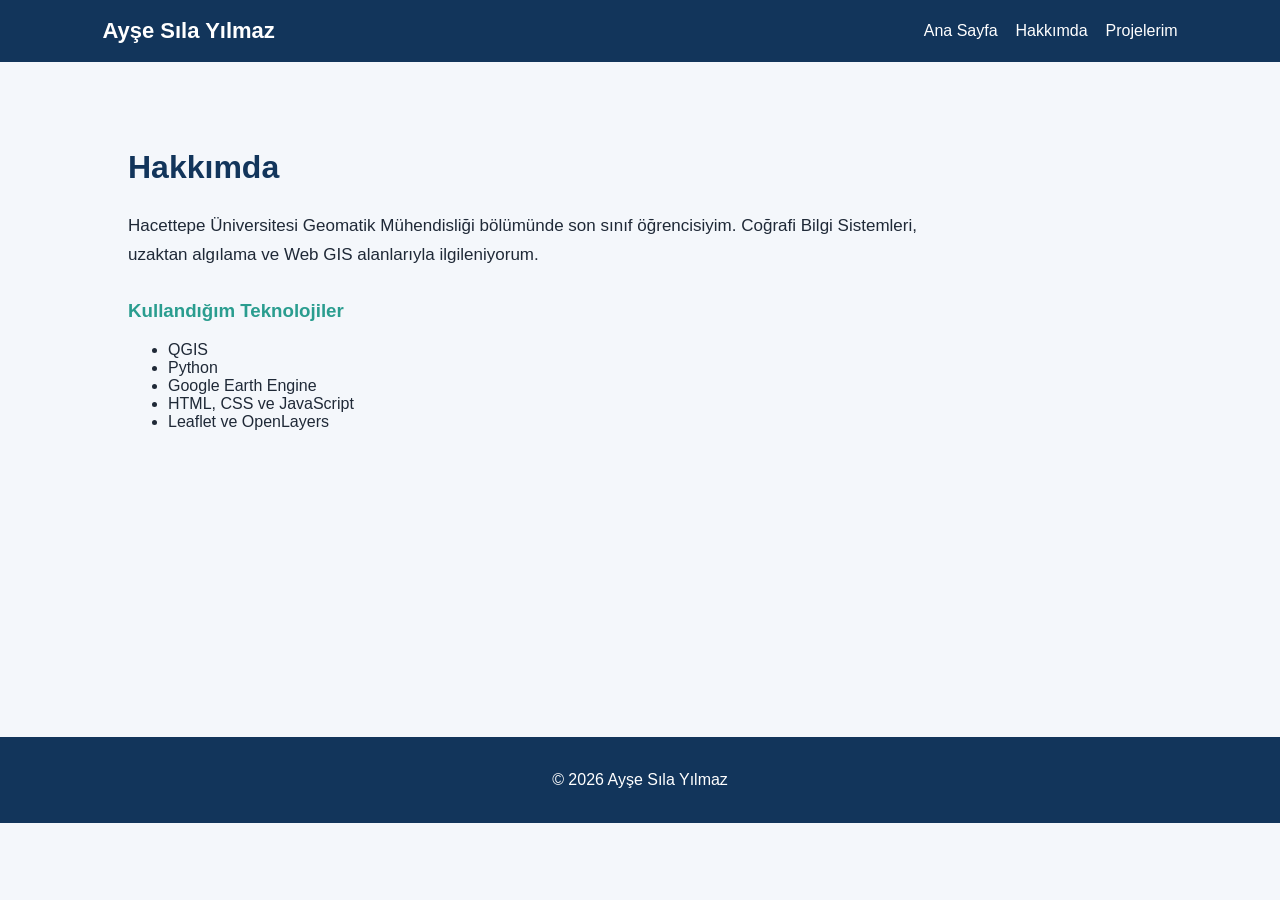
==== about.html @ 8b8772d4 "Initial personal website structure" ====
<!DOCTYPE html>
<html lang="tr">
<head>
  <meta charset="UTF-8">
  <meta name="viewport" content="width=device-width, initial-scale=1.0">
  <title>Hakkımda | Ayşe Sıla Yılmaz</title>
  <link rel="stylesheet" href="style.css">
</head>

<body>
  <header>
    <nav>
      <h1>Ayşe Sıla Yılmaz</h1>

      <ul>
        <li><a href="index.html">Ana Sayfa</a></li>
        <li><a href="about.html">Hakkımda</a></li>
        <li><a href="projects.html">Projelerim</a></li>
      </ul>
    </nav>
  </header>

  <main>
    <section class="content">
      <h2>Hakkımda</h2>

      <p>
        Hacettepe Üniversitesi Geomatik Mühendisliği bölümünde son sınıf
        öğrencisiyim. Coğrafi Bilgi Sistemleri, uzaktan algılama ve Web GIS
        alanlarıyla ilgileniyorum.
      </p>

      <h3>Kullandığım Teknolojiler</h3>

      <ul>
        <li>QGIS</li>
        <li>Python</li>
        <li>Google Earth Engine</li>
        <li>HTML, CSS ve JavaScript</li>
        <li>Leaflet ve OpenLayers</li>
      </ul>
    </section>
  </main>

  <footer>
    <p>© 2026 Ayşe Sıla Yılmaz</p>
  </footer>
</body>
</html>
---- style.css ----
* {
  box-sizing: border-box;
}

body {
  margin: 0;
  font-family: Arial, sans-serif;
  background-color: #f4f7fb;
  color: #1f2937;
}

header {
  background-color: #12355b;
  color: white;
  padding: 18px 8%;
}

nav {
  display: flex;
  justify-content: space-between;
  align-items: center;
}

nav h1 {
  margin: 0;
  font-size: 22px;
}

nav ul {
  display: flex;
  list-style: none;
  gap: 18px;
  margin: 0;
  padding: 0;
}

nav a {
  color: white;
  text-decoration: none;
}

nav a:hover {
  color: #9dd9d2;
}

main {
  min-height: 75vh;
  padding: 60px 10%;
}

.hero {
  max-width: 700px;
  animation: appear 1.2s ease;
}

.welcome {
  color: #2a9d8f;
  font-weight: bold;
  font-size: 18px;
}

.hero h2 {
  font-size: 44px;
  margin: 10px 0;
  color: #12355b;
}

.hero p,
.content p {
  line-height: 1.7;
  font-size: 17px;
}

.button {
  display: inline-block;
  margin-top: 20px;
  padding: 12px 20px;
  border-radius: 7px;
  background-color: #2a9d8f;
  color: white;
  text-decoration: none;
}

.button:hover {
  background-color: #217b71;
}

.content {
  max-width: 850px;
}

.content h2 {
  color: #12355b;
  font-size: 32px;
}

.content h3 {
  color: #2a9d8f;
  margin-top: 30px;
}

.project-card {
  background-color: white;
  border-left: 5px solid #2a9d8f;
  border-radius: 8px;
  margin-top: 18px;
  padding: 18px 22px;
  box-shadow: 0 3px 10px rgba(0, 0, 0, 0.08);
}

.project-card h3 {
  margin-top: 0;
}

footer {
  padding: 18px;
  text-align: center;
  color: white;
  background-color: #12355b;
}

@keyframes appear {
  from {
    opacity: 0;
    transform: translateY(25px);
  }

  to {
    opacity: 1;
    transform: translateY(0);
  }
}
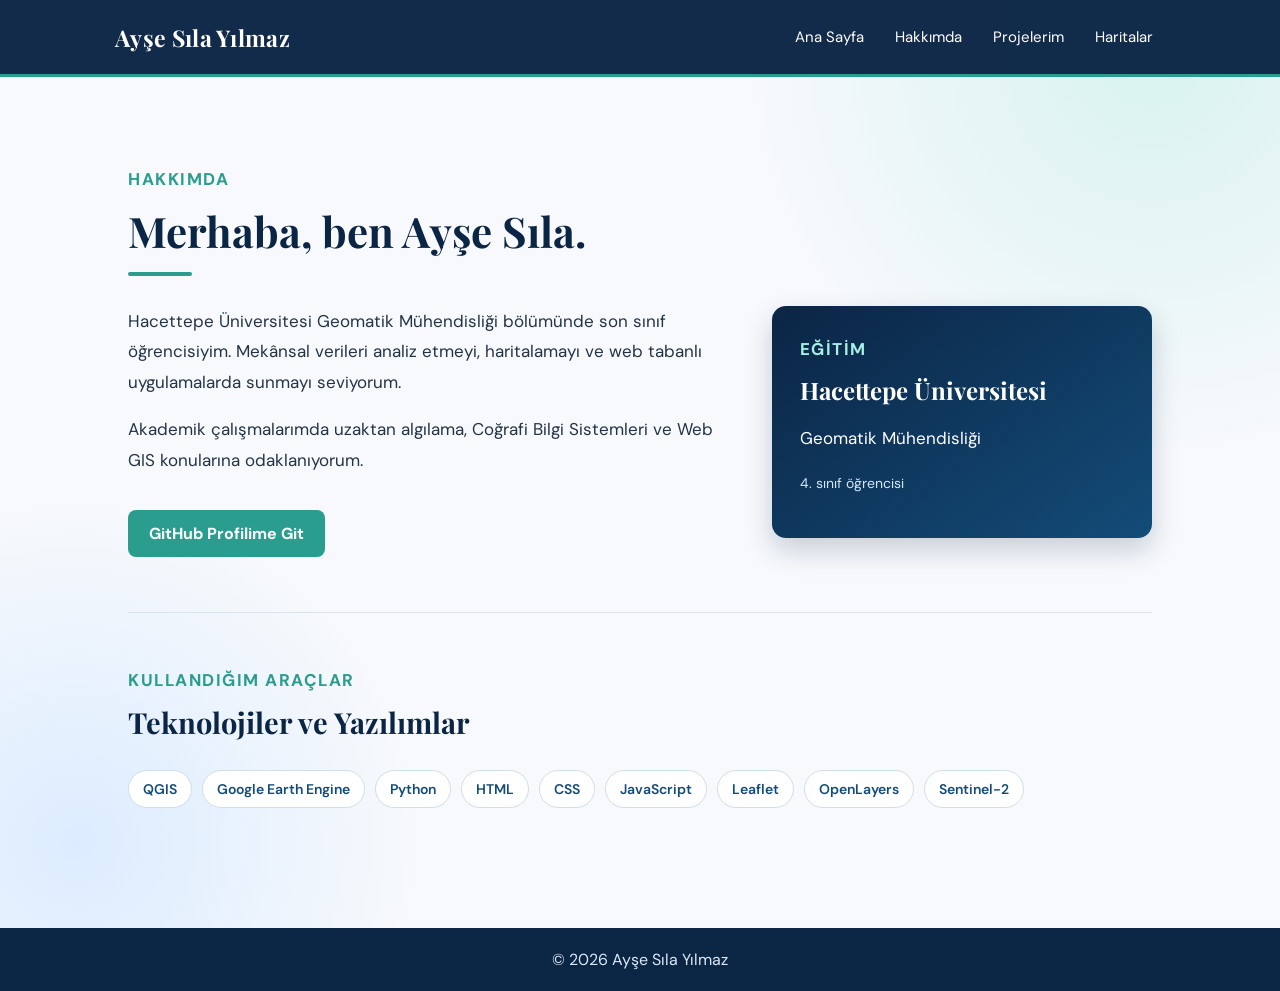
==== commit eb3ed45a: "Add interactive maps and portfolio sections" ====
--- a/about.html
+++ b/about.html
@@ -16,29 +16,58 @@
         <li><a href="index.html">Ana Sayfa</a></li>
         <li><a href="about.html">Hakkımda</a></li>
         <li><a href="projects.html">Projelerim</a></li>
+        <li><a href="maps.html">Haritalar</a></li>
       </ul>
     </nav>
   </header>
 
   <main>
     <section class="content">
-      <h2>Hakkımda</h2>
+      <p class="section-label">HAKKIMDA</p>
+      <h2>Merhaba, ben Ayşe Sıla.</h2>
 
-      <p>
-        Hacettepe Üniversitesi Geomatik Mühendisliği bölümünde son sınıf
-        öğrencisiyim. Coğrafi Bilgi Sistemleri, uzaktan algılama ve Web GIS
-        alanlarıyla ilgileniyorum.
-      </p>
+      <div class="about-layout">
+        <div class="about-text">
+          <p>
+            Hacettepe Üniversitesi Geomatik Mühendisliği bölümünde son sınıf
+            öğrencisiyim. Mekânsal verileri analiz etmeyi, haritalamayı ve
+            web tabanlı uygulamalarda sunmayı seviyorum.
+          </p>
 
-      <h3>Kullandığım Teknolojiler</h3>
+          <p>
+            Akademik çalışmalarımda uzaktan algılama, Coğrafi Bilgi Sistemleri
+            ve Web GIS konularına odaklanıyorum.
+          </p>
 
-      <ul>
-        <li>QGIS</li>
-        <li>Python</li>
-        <li>Google Earth Engine</li>
-        <li>HTML, CSS ve JavaScript</li>
-        <li>Leaflet ve OpenLayers</li>
-      </ul>
+          <a class="button" href="https://github.com/ayseslaylmaz" target="_blank">
+            GitHub Profilime Git
+          </a>
+        </div>
+
+        <aside class="education-card">
+          <p class="card-small-title">EĞİTİM</p>
+          <h3>Hacettepe Üniversitesi</h3>
+          <p>Geomatik Mühendisliği</p>
+          <p class="muted-text">4. sınıf öğrencisi</p>
+        </aside>
+      </div>
+
+      <section class="tools-section">
+        <p class="section-label">KULLANDIĞIM ARAÇLAR</p>
+        <h3>Teknolojiler ve Yazılımlar</h3>
+
+        <div class="tool-tags">
+          <span>QGIS</span>
+          <span>Google Earth Engine</span>
+          <span>Python</span>
+          <span>HTML</span>
+          <span>CSS</span>
+          <span>JavaScript</span>
+          <span>Leaflet</span>
+          <span>OpenLayers</span>
+          <span>Sentinel-2</span>
+        </div>
+      </section>
     </section>
   </main>
 
--- a/style.css
+++ b/style.css
@@ -1,132 +1,425 @@
+@import url("https://fonts.googleapis.com/css2?family=DM+Sans:wght@400;500;600;700&family=Playfair+Display:wght@600;700&display=swap");
+
+:root {
+  --navy: #0b2545;
+  --blue: #134c78;
+  --teal: #2a9d8f;
+  --mint: #d8f3ee;
+  --cream: #f7f9fc;
+  --text: #243447;
+  --white: #ffffff;
+}
+
 * {
   box-sizing: border-box;
 }
 
 body {
   margin: 0;
-  font-family: Arial, sans-serif;
-  background-color: #f4f7fb;
-  color: #1f2937;
+  font-family: "DM Sans", Arial, sans-serif;
+  color: var(--text);
+  background:
+    radial-gradient(circle at 90% 5%, #d8f3ee 0, transparent 27%),
+    radial-gradient(circle at 6% 85%, #dcecff 0, transparent 23%),
+    var(--cream);
 }
 
 header {
-  background-color: #12355b;
-  color: white;
-  padding: 18px 8%;
+  background: rgba(11, 37, 69, 0.97);
+  border-bottom: 3px solid var(--teal);
+  color: white;
+  padding: 18px 9%;
+  position: sticky;
+  top: 0;
+  z-index: 10;
 }
 
 nav {
   display: flex;
+  align-items: center;
   justify-content: space-between;
-  align-items: center;
+  gap: 30px;
 }
 
 nav h1 {
-  margin: 0;
-  font-size: 22px;
+  font-family: "Playfair Display", serif;
+  font-size: 23px;
+  letter-spacing: 0.3px;
+  margin: 0;
 }
 
 nav ul {
   display: flex;
+  gap: 7px;
   list-style: none;
-  gap: 18px;
   margin: 0;
   padding: 0;
 }
 
 nav a {
-  color: white;
+  border-radius: 7px;
+  color: white;
+  display: block;
+  font-size: 15px;
+  padding: 9px 12px;
   text-decoration: none;
+  transition: 0.25s;
 }
 
 nav a:hover {
-  color: #9dd9d2;
+  background: rgba(255, 255, 255, 0.13);
+  color: #a8f0e5;
 }
 
 main {
-  min-height: 75vh;
-  padding: 60px 10%;
+  min-height: 76vh;
+  padding: 70px 10%;
 }
 
 .hero {
-  max-width: 700px;
-  animation: appear 1.2s ease;
+  background: linear-gradient(125deg, var(--navy), var(--blue));
+  border-radius: 22px;
+  box-shadow: 0 16px 35px rgba(11, 37, 69, 0.2);
+  color: white;
+  max-width: 900px;
+  overflow: hidden;
+  padding: 75px 9%;
+  position: relative;
+  animation: appear 0.9s ease-out;
+}
+
+.hero::after {
+  border: 1px solid rgba(255, 255, 255, 0.25);
+  border-radius: 50%;
+  content: "";
+  height: 340px;
+  position: absolute;
+  right: -110px;
+  top: -130px;
+  width: 340px;
 }
 
 .welcome {
-  color: #2a9d8f;
-  font-weight: bold;
-  font-size: 18px;
+  color: #a8f0e5;
+  font-size: 17px;
+  font-weight: 700;
+  letter-spacing: 1px;
+  margin: 0;
+  text-transform: uppercase;
 }
 
 .hero h2 {
-  font-size: 44px;
-  margin: 10px 0;
-  color: #12355b;
+  font-family: "Playfair Display", serif;
+  font-size: clamp(40px, 6vw, 62px);
+  line-height: 1.1;
+  margin: 13px 0 18px;
 }
 
 .hero p,
 .content p {
-  line-height: 1.7;
   font-size: 17px;
+  line-height: 1.8;
+}
+
+.hero > p:not(.welcome) {
+  max-width: 590px;
 }
 
 .button {
+  background: var(--teal);
+  border-radius: 8px;
+  color: white;
   display: inline-block;
-  margin-top: 20px;
-  padding: 12px 20px;
-  border-radius: 7px;
-  background-color: #2a9d8f;
-  color: white;
+  font-weight: 700;
+  margin-top: 17px;
+  padding: 13px 21px;
+  position: relative;
   text-decoration: none;
+  transition: transform 0.2s, background 0.2s;
 }
 
 .button:hover {
-  background-color: #217b71;
+  background: #207f73;
+  transform: translateY(-3px);
 }
 
 .content {
-  max-width: 850px;
+  animation: appear 0.7s ease-out;
+  margin: 0 auto;
+  max-width: 1050px;
 }
 
 .content h2 {
-  color: #12355b;
-  font-size: 32px;
+  color: var(--navy);
+  font-family: "Playfair Display", serif;
+  font-size: 42px;
+  margin: 0 0 13px;
+}
+
+.content h2::after {
+  background: var(--teal);
+  border-radius: 5px;
+  content: "";
+  display: block;
+  height: 4px;
+  margin-top: 13px;
+  width: 64px;
 }
 
 .content h3 {
-  color: #2a9d8f;
-  margin-top: 30px;
+  color: var(--blue);
+  margin-top: 32px;
+}
+
+.content ul {
+  background: white;
+  border-radius: 12px;
+  box-shadow: 0 8px 24px rgba(25, 65, 100, 0.08);
+  line-height: 2;
+  padding: 18px 45px;
 }
 
 .project-card {
-  background-color: white;
-  border-left: 5px solid #2a9d8f;
-  border-radius: 8px;
+  background: white;
+  border: 1px solid #e5edf2;
+  border-left: 6px solid var(--teal);
+  border-radius: 12px;
+  box-shadow: 0 7px 22px rgba(25, 65, 100, 0.08);
   margin-top: 18px;
-  padding: 18px 22px;
-  box-shadow: 0 3px 10px rgba(0, 0, 0, 0.08);
+  padding: 20px 24px;
+  transition: transform 0.2s, box-shadow 0.2s;
+}
+
+.project-card:hover {
+  box-shadow: 0 12px 28px rgba(25, 65, 100, 0.14);
+  transform: translateY(-4px);
 }
 
 .project-card h3 {
-  margin-top: 0;
+  margin: 0 0 8px;
+}
+
+/* Projeler sayfasındaki görselli tablo */
+table {
+  background: white;
+  border-collapse: collapse;
+  border-radius: 14px;
+  box-shadow: 0 10px 26px rgba(25, 65, 100, 0.1);
+  margin-top: 32px;
+  overflow: hidden;
+  width: 100%;
+}
+
+th {
+  background: var(--navy);
+  color: white;
+  font-size: 15px;
+  letter-spacing: 0.2px;
+  padding: 16px;
+  text-align: left;
+}
+
+td {
+  border-bottom: 1px solid #e8eef3;
+  font-size: 15px;
+  line-height: 1.55;
+  padding: 15px;
+  vertical-align: middle;
+}
+
+tr:last-child td {
+  border-bottom: none;
+}
+
+tbody tr {
+  transition: background 0.2s;
+}
+
+tbody tr:hover {
+  background: #f1fbf9;
+}
+
+td img {
+  border-radius: 9px;
+  display: block;
+  height: 85px;
+  object-fit: cover;
+  width: 125px;
 }
 
 footer {
-  padding: 18px;
+  background: var(--navy);
+  color: #dce9f5;
+  margin-top: 50px;
+  padding: 21px;
   text-align: center;
-  color: white;
-  background-color: #12355b;
+}
+
+footer p {
+  margin: 0;
 }
 
 @keyframes appear {
   from {
     opacity: 0;
-    transform: translateY(25px);
+    transform: translateY(22px);
   }
 
   to {
     opacity: 1;
     transform: translateY(0);
   }
+}
+
+@media (max-width: 700px) {
+  header {
+    padding: 15px 6%;
+  }
+
+  nav {
+    align-items: flex-start;
+    flex-direction: column;
+    gap: 10px;
+  }
+
+  nav ul {
+    flex-wrap: wrap;
+  }
+
+  main {
+    padding: 40px 6%;
+  }
+
+  .hero {
+    padding: 55px 9%;
+  }
+
+  .content h2 {
+    font-size: 35px;
+  }
+
+  table {
+    display: block;
+    overflow-x: auto;
+  }
+}
+
+.map-section {
+  background: white;
+  border-radius: 14px;
+  box-shadow: 0 10px 26px rgba(25, 65, 100, 0.1);
+  margin-top: 30px;
+  overflow: hidden;
+  padding: 24px;
+}
+
+.map-section h3 {
+  margin-top: 0;
+}
+
+.map-note {
+  color: #5b6b7d;
+  font-size: 15px !important;
+}
+
+#leaflet-map,
+#openlayers-map {
+  border: 1px solid #dce5ed;
+  border-radius: 10px;
+  height: 430px;
+  margin-top: 18px;
+  overflow: hidden;
+  width: 100%;
+}
+
+.section-label {
+  color: #2a9d8f;
+  font-size: 13px;
+  font-weight: 700;
+  letter-spacing: 1.5px;
+  margin-bottom: 8px;
+}
+
+.about-layout {
+  display: grid;
+  gap: 35px;
+  grid-template-columns: 1.6fr 1fr;
+  margin-top: 30px;
+}
+
+.about-text p {
+  margin-top: 0;
+}
+
+.education-card {
+  align-self: start;
+  background: linear-gradient(145deg, #0b2545, #134c78);
+  border-radius: 14px;
+  box-shadow: 0 12px 28px rgba(11, 37, 69, 0.2);
+  color: white;
+  padding: 28px;
+}
+
+.education-card h3 {
+  color: white;
+  font-family: "Playfair Display", serif;
+  font-size: 24px;
+  margin: 10px 0 8px;
+}
+
+.card-small-title {
+  color: #a8f0e5;
+  font-size: 12px;
+  font-weight: 700;
+  letter-spacing: 1.5px;
+  margin: 0;
+}
+
+.muted-text {
+  color: #d5e6f4;
+  font-size: 14px !important;
+}
+
+.tools-section {
+  border-top: 1px solid #d9e4ec;
+  margin-top: 55px;
+  padding-top: 35px;
+}
+
+.tools-section h3 {
+  color: #0b2545;
+  font-family: "Playfair Display", serif;
+  font-size: 29px;
+  margin-top: 0;
+}
+
+.tool-tags {
+  display: flex;
+  flex-wrap: wrap;
+  gap: 10px;
+  margin-top: 20px;
+}
+
+.tool-tags span {
+  background: white;
+  border: 1px solid #cfe0e8;
+  border-radius: 50px;
+  color: #134c78;
+  font-size: 14px;
+  font-weight: 600;
+  padding: 9px 14px;
+  transition: 0.2s;
+}
+
+.tool-tags span:hover {
+  background: #2a9d8f;
+  border-color: #2a9d8f;
+  color: white;
+  transform: translateY(-2px);
+}
+
+@media (max-width: 700px) {
+  .about-layout {
+    grid-template-columns: 1fr;
+  }
 }
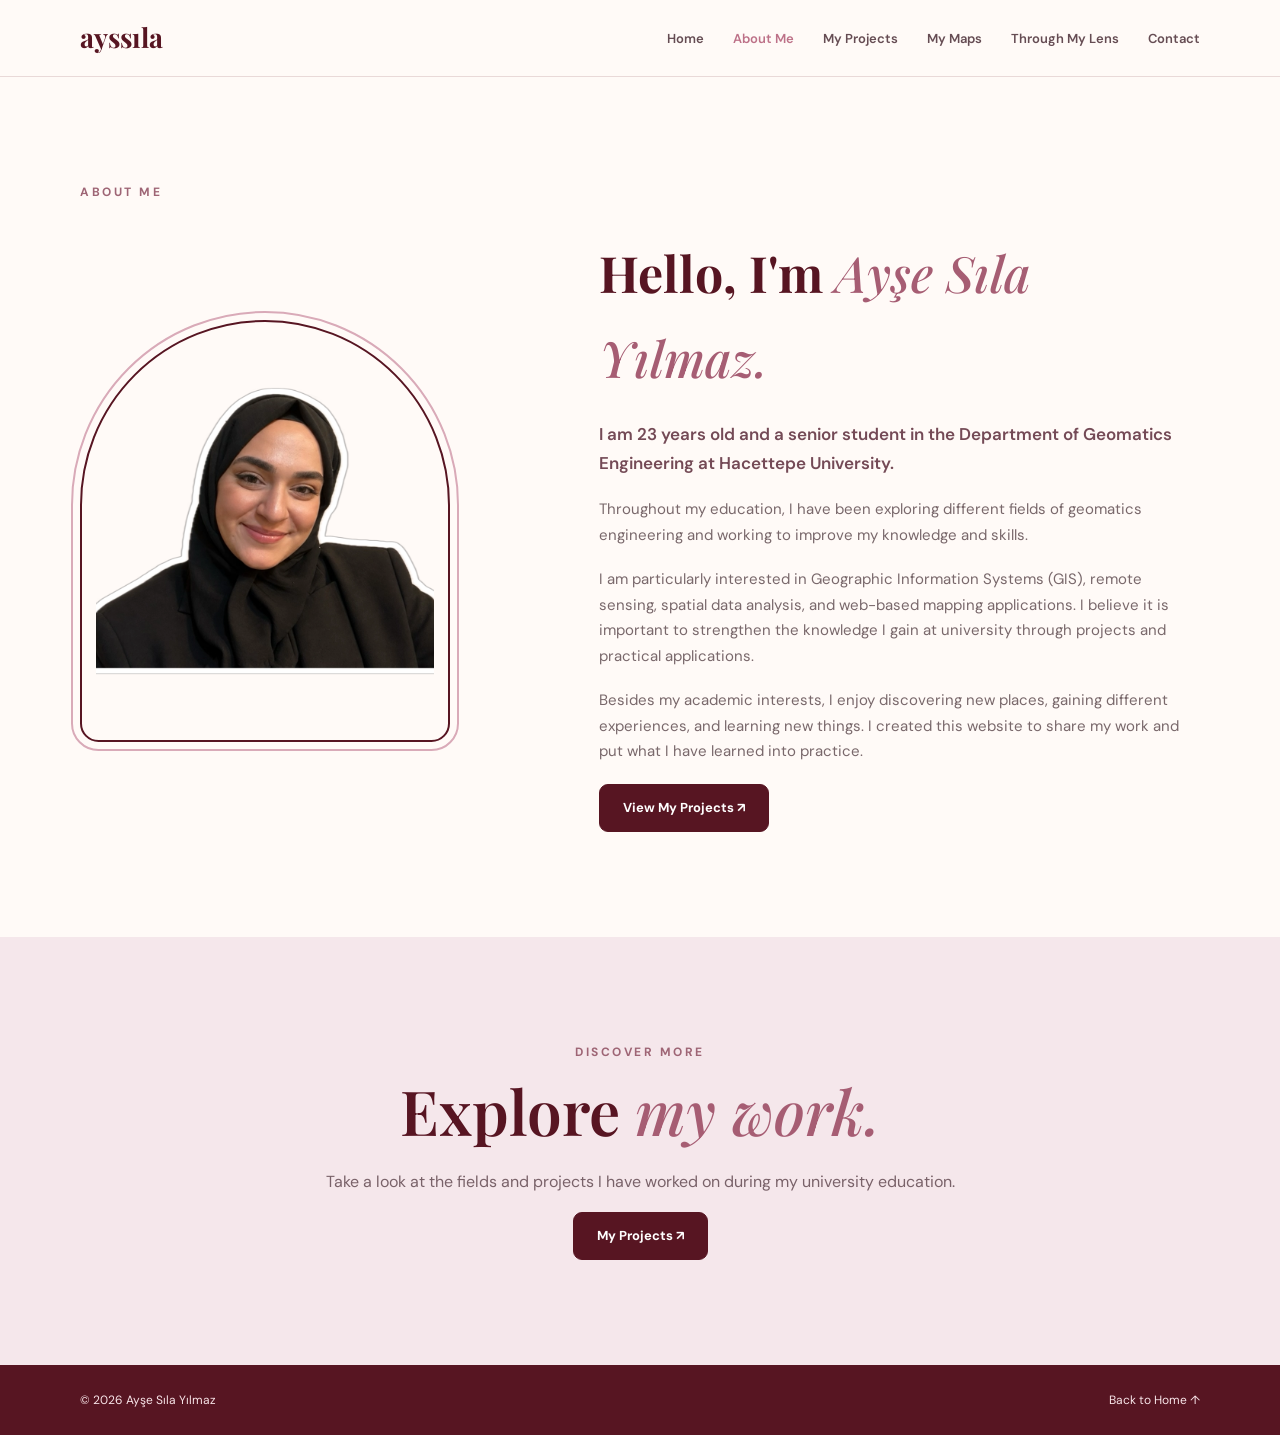
==== commit 17bba07a: "Update portfolio website" ====
--- a/about.html
+++ b/about.html
@@ -1,78 +1,106 @@
+
 <!DOCTYPE html>
-<html lang="tr">
+<html lang="en">
 <head>
   <meta charset="UTF-8">
   <meta name="viewport" content="width=device-width, initial-scale=1.0">
-  <title>Hakkımda | Ayşe Sıla Yılmaz</title>
+  <title>About Me | Ayşe Sıla</title>
   <link rel="stylesheet" href="style.css">
+  <script defer src="script.js"></script>
 </head>
 
 <body>
-  <header>
-    <nav>
-      <h1>Ayşe Sıla Yılmaz</h1>
+  <header class="site-header">
+    <nav class="site-nav container">
+      <a class="brand" href="index.html">ayssıla<span>
 
-      <ul>
-        <li><a href="index.html">Ana Sayfa</a></li>
-        <li><a href="about.html">Hakkımda</a></li>
-        <li><a href="projects.html">Projelerim</a></li>
-        <li><a href="maps.html">Haritalar</a></li>
+      <button class="mobile-menu" type="button"
+        aria-label="Open menu" aria-expanded="false">☰</button>
+
+      <ul class="nav-links">
+        <li><a href="index.html">Home</a></li>
+        <li><a class="active" href="about.html">About Me</a></li>
+        <li><a href="projects.html">My Projects</a></li>
+        <li><a href="maps.html">My Maps</a></li>
+        <li><a href="gallery.html">Through My Lens</a></li>
+        <li><a href="index.html#iletisim">Contact</a></li>
       </ul>
     </nav>
   </header>
 
   <main>
-    <section class="content">
-      <p class="section-label">HAKKIMDA</p>
-      <h2>Merhaba, ben Ayşe Sıla.</h2>
+    <section class="section inner-page">
+      <div class="container">
+        <p class="eyebrow reveal">ABOUT ME</p>
 
-      <div class="about-layout">
-        <div class="about-text">
-          <p>
-            Hacettepe Üniversitesi Geomatik Mühendisliği bölümünde son sınıf
-            öğrencisiyim. Mekânsal verileri analiz etmeyi, haritalamayı ve
-            web tabanlı uygulamalarda sunmayı seviyorum.
-          </p>
+        <div class="about-layout">
+          <div class="about-photo reveal from-left">
+            <img src="images/profile.png" alt="Ayşe Sıla Yılmaz">
+          </div>
 
-          <p>
-            Akademik çalışmalarımda uzaktan algılama, Coğrafi Bilgi Sistemleri
-            ve Web GIS konularına odaklanıyorum.
-          </p>
+          <div class="about-content reveal from-right">
+            <h1>Hello, I'm <em>Ayşe Sıla Yılmaz.</em></h1>
 
-          <a class="button" href="https://github.com/ayseslaylmaz" target="_blank">
-            GitHub Profilime Git
-          </a>
+            <p class="about-lead">
+              I am 23 years old and a senior student
+              in the Department of Geomatics Engineering
+              at Hacettepe University.
+            </p>
+
+            <p>
+              Throughout my education, I have been exploring
+              different fields of geomatics engineering
+              and working to improve my knowledge and skills.
+            </p>
+
+            <p>
+              I am particularly interested in Geographic
+              Information Systems (GIS), remote sensing,
+              spatial data analysis, and web-based mapping
+              applications. I believe it is important to
+              strengthen the knowledge I gain at university
+              through projects and practical applications.
+            </p>
+
+            <p>
+              Besides my academic interests, I enjoy
+              discovering new places, gaining different
+              experiences, and learning new things.
+              I created this website to share my work
+              and put what I have learned into practice.
+            </p>
+
+            <a class="button-primary" href="projects.html">
+              View My Projects ↗
+            </a>
+          </div>
         </div>
+      </div>
+    </section>
 
-        <aside class="education-card">
-          <p class="card-small-title">EĞİTİM</p>
-          <h3>Hacettepe Üniversitesi</h3>
-          <p>Geomatik Mühendisliği</p>
-          <p class="muted-text">4. sınıf öğrencisi</p>
-        </aside>
+    <section class="section contact-section">
+      <div class="container reveal">
+        <p class="eyebrow">DISCOVER MORE</p>
+
+        <h2 class="section-title">
+          Explore <em>my work.</em>
+        </h2>
+
+        <p>
+          Take a look at the fields and projects
+          I have worked on during my university education.
+        </p>
+
+        <a class="button-primary" href="projects.html">
+          My Projects ↗
+        </a>
       </div>
-
-      <section class="tools-section">
-        <p class="section-label">KULLANDIĞIM ARAÇLAR</p>
-        <h3>Teknolojiler ve Yazılımlar</h3>
-
-        <div class="tool-tags">
-          <span>QGIS</span>
-          <span>Google Earth Engine</span>
-          <span>Python</span>
-          <span>HTML</span>
-          <span>CSS</span>
-          <span>JavaScript</span>
-          <span>Leaflet</span>
-          <span>OpenLayers</span>
-          <span>Sentinel-2</span>
-        </div>
-      </section>
     </section>
   </main>
 
-  <footer>
-    <p>© 2026 Ayşe Sıla Yılmaz</p>
+  <footer class="site-footer">
+    <span>© 2026 Ayşe Sıla Yılmaz</span>
+    <a href="index.html">Back to Home ↑</a>
   </footer>
 </body>
-</html>+</html>
--- a/style.css
+++ b/style.css
@@ -1,425 +1,989 @@
-@import url("https://fonts.googleapis.com/css2?family=DM+Sans:wght@400;500;600;700&family=Playfair+Display:wght@600;700&display=swap");
+
+@import url('https://fonts.googleapis.com/css2?family=DM+Sans:wght@400;500;600;700&family=Playfair+Display:ital,wght@0,500;0,600;0,700;1,500;1,600&display=swap');
 
 :root {
-  --navy: #0b2545;
-  --blue: #134c78;
-  --teal: #2a9d8f;
-  --mint: #d8f3ee;
-  --cream: #f7f9fc;
-  --text: #243447;
-  --white: #ffffff;
-}
-
-* {
-  box-sizing: border-box;
-}
-
+  --burgundy: #571522;
+  --burgundy-dark: #3c101a;
+  --pink: #e8bcc7;
+  --cream: #f7f0e9;
+  --white: #fffaf7;
+  --text: #38262a;
+  --muted: #79686b;
+  --border: #e9d9d8;
+  --shadow: 0 18px 45px rgba(87,21,34,.08);
+}
+
+* { box-sizing: border-box; }
+html { scroll-behavior: smooth; scroll-padding-top: 90px; }
 body {
   margin: 0;
-  font-family: "DM Sans", Arial, sans-serif;
+  font-family: 'DM Sans', Arial, sans-serif;
   color: var(--text);
-  background:
-    radial-gradient(circle at 90% 5%, #d8f3ee 0, transparent 27%),
-    radial-gradient(circle at 6% 85%, #dcecff 0, transparent 23%),
-    var(--cream);
-}
-
-header {
-  background: rgba(11, 37, 69, 0.97);
-  border-bottom: 3px solid var(--teal);
-  color: white;
-  padding: 18px 9%;
+  background: var(--white);
+  line-height: 1.7;
+  overflow-x: hidden;
+}
+a { color: inherit; text-decoration: none; }
+button { font: inherit; cursor: pointer; }
+img { max-width: 100%; display: block; }
+.container { width: min(1120px, calc(100% - 44px)); margin: auto; }
+.section { padding: 105px 0; }
+.section-title {
+  margin: 8px 0 20px;
+  color: var(--burgundy);
+  font-family: 'Playfair Display', Georgia, serif;
+  font-size: clamp(36px,5vw,62px);
+  font-weight: 600;
+  line-height: 1.2;
+}
+h1 em,h2 em,h3 em,h4 em,.section-title em {
+  color: #a65d73;
+  font-family: 'Playfair Display',Georgia,serif;
+  font-weight: 500;
+}
+.eyebrow {
+  margin: 0 0 12px;
+  color: #9e6575;
+  font-size: 12px;
+  font-weight: 700;
+  letter-spacing: 2.5px;
+  text-transform: uppercase;
+}
+.section-heading { max-width: 790px; margin-bottom: 48px; }
+.section-heading > p:last-child { color: var(--muted); }
+
+/* NAVBAR */
+.site-header {
   position: sticky;
   top: 0;
-  z-index: 10;
-}
-
-nav {
+  z-index: 1100;
+  background: rgba(255,250,247,.96);
+  border-bottom: 1px solid var(--border);
+  backdrop-filter: blur(12px);
+}
+.site-nav {
+  min-height: 76px;
   display: flex;
   align-items: center;
   justify-content: space-between;
-  gap: 30px;
-}
-
-nav h1 {
-  font-family: "Playfair Display", serif;
-  font-size: 23px;
-  letter-spacing: 0.3px;
+  gap: 20px;
+}
+.brand {
+  color: var(--burgundy);
+  font-family: 'Playfair Display',Georgia,serif;
+  font-size: 27px;
+  font-weight: 700;
+}
+.brand span { color: #c78499; }
+.nav-links {
+  display: flex;
+  gap: 29px;
+  list-style: none;
+  padding: 0;
   margin: 0;
 }
-
-nav ul {
-  display: flex;
-  gap: 7px;
-  list-style: none;
+.nav-links a {
+  font-size: 13px;
+  font-weight: 600;
+  color: #654c53;
+  transition: color .25s;
+}
+.nav-links a:hover,.nav-links a.active { color: #bd7188; }
+.mobile-menu {
+  display: none;
+  border: 0;
+  background: transparent;
+  color: var(--burgundy);
+  font-size: 26px;
+}
+
+/* BUTONLAR */
+.button-primary,.button-outline {
+  display: inline-flex;
+  align-items: center;
+  justify-content: center;
+  min-height: 48px;
+  padding: 11px 23px;
+  border-radius: 9px;
+  font-size: 13px;
+  font-weight: 700;
+  transition: transform .25s,background .25s,box-shadow .25s;
+}
+.button-primary {
+  color: white;
+  background: var(--burgundy);
+  border: 1px solid var(--burgundy);
+}
+.button-outline {
+  color: var(--burgundy);
+  border: 1px solid #c8a7af;
+}
+.button-primary:hover,.button-outline:hover {
+  transform: translateY(-3px);
+  box-shadow: var(--shadow);
+}
+.button-primary:hover { background: var(--burgundy-dark); }
+.button-outline:hover { background: #f7e9ed; }
+.text-link {
+  display: inline-block;
+  color: var(--burgundy);
+  font-size: 14px;
+  font-weight: 700;
+  border-bottom: 1px solid var(--burgundy);
+  padding-bottom: 4px;
+}
+
+/* ANA SAYFA */
+.hero {
+  min-height: min(750px,calc(100vh - 76px));
+  background: linear-gradient(130deg,#fffaf7,#f7edf0);
+  display: flex;
+  flex-direction: column;
+  justify-content: center;
+  padding: 75px 0 30px;
+}
+.hero-grid {
+  display: grid;
+  grid-template-columns: 1.15fr .85fr;
+  gap: 75px;
+  align-items: center;
+}
+.hero-copy h1 {
+  color: var(--burgundy);
+  font-family: 'Playfair Display',Georgia,serif;
+  font-size: clamp(62px,8vw,108px);
+  line-height: 1.04;
+  font-weight: 600;
+  margin: 12px 0 25px;
+  letter-spacing: -3px;
+}
+.hero-copy > p:not(.eyebrow) {
+  max-width: 510px;
+  color: #6e565d;
+  font-size: 16px;
+}
+.hero-actions {
+  display: flex;
+  flex-wrap: wrap;
+  gap: 13px;
+  margin-top: 32px;
+}
+.hero-photo {
+  max-width: 420px;
+  justify-self: center;
+  position: relative;
+  padding: 12px;
+  border: 1px solid #e6c7cf;
+  border-radius: 210px 210px 20px 20px;
+}
+.hero-photo img {
+  width: 100%;
+  height: 440px;
+  object-fit: cover;
+  border-radius: 200px 200px 13px 13px;
+}
+.scroll-cue {
+  display: block;
+  margin: 50px auto 0;
+  color: #9b6d79;
+  font-size: 11px;
+  font-weight: 700;
+  letter-spacing: 2px;
+  animation: floatUpDown 2.6s ease-in-out infinite;
+}
+@keyframes floatUpDown {
+  0%,100% { transform: translateY(0); }
+  50% { transform: translateY(8px); }
+}
+.intro-section { background: var(--white); }
+.intro-grid {
+  display: grid;
+  grid-template-columns: 1fr 1fr;
+  gap: 70px;
+  align-items: center;
+}
+.intro-copy p { color: var(--muted); font-size: 16px; }
+
+/* HARİTALAR */
+.maps-section { background: var(--cream); }
+.map-panel {
+  background: var(--white);
+  border: 1px solid #eddddd;
+  border-radius: 20px;
+  padding: 36px;
+  margin-bottom: 38px;
+  box-shadow: var(--shadow);
+  min-width: 0;
+}
+.map-panel-title {
+  display: flex;
+  gap: 20px;
+  align-items: flex-start;
+  margin-bottom: 26px;
+}
+.section-number {
+  flex-shrink: 0;
+  color: #bd8192;
+  font-family: 'Playfair Display',Georgia,serif;
+  font-size: 27px;
+}
+.map-panel-title h3 {
+  margin: 0 0 8px;
+  color: var(--burgundy);
+  font-family: 'Playfair Display',Georgia,serif;
+  font-size: clamp(23px,3vw,31px);
+  line-height: 1.3;
+}
+.map-panel-title p {
   margin: 0;
-  padding: 0;
-}
-
-nav a {
-  border-radius: 7px;
+  color: var(--muted);
+  font-size: 14px;
+}
+.map-toolbar {
+  display: flex;
+  flex-wrap: wrap;
+  gap: 10px;
+  align-items: center;
+  margin-bottom: 17px;
+}
+.filter-btn {
+  border: 1px solid #e0cbd0;
+  background: white;
+  color: var(--burgundy);
+  border-radius: 30px;
+  padding: 8px 16px;
+  font-size: 12px;
+  font-weight: 700;
+  transition: all .25s;
+}
+.filter-btn:hover { background: #f6e8ed; }
+.filter-btn.active {
   color: white;
-  display: block;
-  font-size: 15px;
-  padding: 9px 12px;
-  text-decoration: none;
-  transition: 0.25s;
-}
-
-nav a:hover {
-  background: rgba(255, 255, 255, 0.13);
-  color: #a8f0e5;
-}
-
-main {
-  min-height: 76vh;
-  padding: 70px 10%;
-}
-
-.hero {
-  background: linear-gradient(125deg, var(--navy), var(--blue));
-  border-radius: 22px;
-  box-shadow: 0 16px 35px rgba(11, 37, 69, 0.2);
+  background: var(--burgundy);
+  border-color: var(--burgundy);
+}
+#place-count {
+  margin-left: auto;
+  color: var(--muted);
+  font-size: 12px;
+}
+.map-canvas {
+  width: 100%;
+  height: 430px;
+  border-radius: 13px;
+  overflow: hidden;
+  background: #e9e8e5;
+  border: 1px solid #e6dada;
+}
+.map-status {
+  margin: 8px 0;
+  color: #ad4354;
+  font-size: 12px;
+}
+.map-status:empty { display: none; }
+.map-legend {
+  display: flex;
+  flex-wrap: wrap;
+  gap: 20px;
+  margin-top: 17px;
+  font-size: 12px;
+  color: var(--muted);
+}
+.legend-dot {
+  display: inline-block;
+  width: 10px;
+  height: 10px;
+  border-radius: 50%;
+  margin-right: 5px;
+}
+.library-dot { background: var(--burgundy); }
+.cafe-dot { background: #c8899d; }
+.map-help {
+  color: #927c81;
+  font-size: 12px;
+  margin: 14px 0 0;
+}
+
+/* ANA SAYFADA YAN YANA */
+.maps-home .maps-grid {
+  display: grid;
+  grid-template-columns: repeat(2,minmax(0,1fr));
+  gap: 22px;
+  align-items: stretch;
+}
+.maps-home .map-panel-compact {
+  margin-bottom: 0;
+  padding: 23px;
+}
+.maps-home .map-panel-title { gap: 12px; margin-bottom: 17px; }
+.maps-home .map-panel-title h3 { font-size: clamp(19px,2vw,25px); }
+.maps-home .map-panel-title p { font-size: 12px; }
+.maps-home .section-number { font-size: 21px; }
+.maps-home .map-canvas { height: 310px; }
+.maps-home .map-toolbar { gap: 6px; }
+.maps-home .filter-btn { padding: 6px 10px; font-size: 11px; }
+.maps-home #place-count { margin-left: 0; }
+.maps-more { text-align: center; margin-top: 32px; }
+
+/* DETAY SAYFASINDA BÜYÜK */
+.maps-detail .map-canvas { height: 480px; }
+.maps-detail .map-panel { margin-bottom: 30px; }
+
+/* LEAFLET İŞARETÇİLERİ */
+.custom-marker {
+  width: 42px;
+  height: 52px;
+  position: relative;
+}
+.pin-shape {
+  position: absolute;
+  left: 5px;
+  top: 3px;
+  width: 32px;
+  height: 32px;
+  border-radius: 50% 50% 50% 4px;
+  transform: rotate(-45deg);
+  background: var(--burgundy);
+  border: 3px solid white;
+  box-shadow: 0 4px 12px rgba(0,0,0,.25);
+}
+.custom-marker.cafe .pin-shape { background: #b97d90; }
+.pin-icon {
+  position: absolute;
+  top: 9px;
+  left: 11px;
+  width: 20px;
+  height: 20px;
   color: white;
-  max-width: 900px;
-  overflow: hidden;
-  padding: 75px 9%;
-  position: relative;
-  animation: appear 0.9s ease-out;
-}
-
-.hero::after {
-  border: 1px solid rgba(255, 255, 255, 0.25);
-  border-radius: 50%;
-  content: "";
-  height: 340px;
-  position: absolute;
-  right: -110px;
-  top: -130px;
-  width: 340px;
-}
-
-.welcome {
-  color: #a8f0e5;
-  font-size: 17px;
-  font-weight: 700;
-  letter-spacing: 1px;
+}
+.pin-icon svg {
+  width: 100%;
+  height: 100%;
+  fill: none;
+  stroke: currentColor;
+  stroke-width: 1.8;
+  stroke-linecap: round;
+  stroke-linejoin: round;
+}
+.place-popup { font-family: 'DM Sans',Arial,sans-serif; }
+.place-popup h3 {
+  margin: 0 0 5px;
+  font-size: 16px;
+  color: var(--burgundy);
+}
+.place-area { color: #96727b; font-size: 12px; margin-bottom: 9px; }
+.place-popup p { font-size: 12px; line-height: 1.65; color: #5d5052; }
+.place-tags { display: flex; flex-wrap: wrap; gap: 5px; }
+.place-tags span {
+  background: #f7e8ed;
+  color: var(--burgundy);
+  border-radius: 5px;
+  padding: 3px 7px;
+  font-size: 10px;
+}
+.place-popup a { color: #a14e67; font-size: 12px; font-weight: 700; }
+
+/* FOTOĞRAFLI TABLO */
+.map-table-heading {
+  margin: 50px 0 22px;
+  padding-top: 30px;
+  border-top: 1px solid var(--border);
+}
+.map-table-heading h4 {
+  margin: 0 0 7px;
+  color: var(--burgundy);
+  font-family: 'Playfair Display',Georgia,serif;
+  font-size: 32px;
+}
+.map-table-heading p:last-child {
   margin: 0;
-  text-transform: uppercase;
-}
-
-.hero h2 {
-  font-family: "Playfair Display", serif;
-  font-size: clamp(40px, 6vw, 62px);
-  line-height: 1.1;
-  margin: 13px 0 18px;
-}
-
-.hero p,
-.content p {
-  font-size: 17px;
-  line-height: 1.8;
-}
-
-.hero > p:not(.welcome) {
-  max-width: 590px;
-}
-
-.button {
-  background: var(--teal);
-  border-radius: 8px;
-  color: white;
+  color: var(--muted);
+  font-size: 14px;
+}
+.table-scroll {
+  width: 100%;
+  overflow-x: auto;
+  border: 1px solid var(--border);
+  border-radius: 13px;
+}
+.places-table {
+  width: 100%;
+  border-collapse: collapse;
+  text-align: left;
+  background: white;
+  min-width: 610px;
+}
+.places-table th {
+  padding: 15px 18px;
+  background: #f6e8ec;
+  color: var(--burgundy);
+  font-size: 12px;
+}
+.places-table td {
+  padding: 13px 18px;
+  border-top: 1px solid #f0e5e5;
+  vertical-align: middle;
+  font-size: 13px;
+}
+.places-table tbody tr:hover { background: #fff5f7; }
+.places-table td img {
+  width: 112px;
+  height: 78px;
+  border-radius: 9px;
+  object-fit: cover;
+  transition: transform .35s;
+}
+.places-table tr:hover img { transform: scale(1.04); }
+.places-table strong { display: block; color: var(--burgundy); }
+.places-table small { display: block; color: var(--muted); }
+.type-pill {
   display: inline-block;
-  font-weight: 700;
-  margin-top: 17px;
-  padding: 13px 21px;
-  position: relative;
-  text-decoration: none;
-  transition: transform 0.2s, background 0.2s;
-}
-
-.button:hover {
-  background: #207f73;
-  transform: translateY(-3px);
-}
-
-.content {
-  animation: appear 0.7s ease-out;
-  margin: 0 auto;
-  max-width: 1050px;
-}
-
-.content h2 {
-  color: var(--navy);
-  font-family: "Playfair Display", serif;
-  font-size: 42px;
-  margin: 0 0 13px;
-}
-
-.content h2::after {
-  background: var(--teal);
-  border-radius: 5px;
-  content: "";
-  display: block;
-  height: 4px;
-  margin-top: 13px;
-  width: 64px;
-}
-
-.content h3 {
-  color: var(--blue);
-  margin-top: 32px;
-}
-
-.content ul {
-  background: white;
-  border-radius: 12px;
-  box-shadow: 0 8px 24px rgba(25, 65, 100, 0.08);
-  line-height: 2;
-  padding: 18px 45px;
-}
-
-.project-card {
-  background: white;
-  border: 1px solid #e5edf2;
-  border-left: 6px solid var(--teal);
-  border-radius: 12px;
-  box-shadow: 0 7px 22px rgba(25, 65, 100, 0.08);
-  margin-top: 18px;
-  padding: 20px 24px;
-  transition: transform 0.2s, box-shadow 0.2s;
-}
-
-.project-card:hover {
-  box-shadow: 0 12px 28px rgba(25, 65, 100, 0.14);
-  transform: translateY(-4px);
-}
-
-.project-card h3 {
-  margin: 0 0 8px;
-}
-
-/* Projeler sayfasındaki görselli tablo */
-table {
-  background: white;
-  border-collapse: collapse;
-  border-radius: 14px;
-  box-shadow: 0 10px 26px rgba(25, 65, 100, 0.1);
-  margin-top: 32px;
-  overflow: hidden;
-  width: 100%;
-}
-
-th {
-  background: var(--navy);
-  color: white;
-  font-size: 15px;
-  letter-spacing: 0.2px;
-  padding: 16px;
-  text-align: left;
-}
-
-td {
-  border-bottom: 1px solid #e8eef3;
-  font-size: 15px;
-  line-height: 1.55;
-  padding: 15px;
-  vertical-align: middle;
-}
-
-tr:last-child td {
-  border-bottom: none;
-}
-
-tbody tr {
-  transition: background 0.2s;
-}
-
-tbody tr:hover {
-  background: #f1fbf9;
-}
-
-td img {
-  border-radius: 9px;
-  display: block;
-  height: 85px;
-  object-fit: cover;
-  width: 125px;
-}
-
-footer {
-  background: var(--navy);
-  color: #dce9f5;
-  margin-top: 50px;
-  padding: 21px;
-  text-align: center;
-}
-
-footer p {
-  margin: 0;
-}
-
-@keyframes appear {
-  from {
-    opacity: 0;
-    transform: translateY(22px);
-  }
-
-  to {
-    opacity: 1;
-    transform: translateY(0);
-  }
-}
-
-@media (max-width: 700px) {
-  header {
-    padding: 15px 6%;
-  }
-
-  nav {
-    align-items: flex-start;
-    flex-direction: column;
-    gap: 10px;
-  }
-
-  nav ul {
-    flex-wrap: wrap;
-  }
-
-  main {
-    padding: 40px 6%;
-  }
-
-  .hero {
-    padding: 55px 9%;
-  }
-
-  .content h2 {
-    font-size: 35px;
-  }
-
-  table {
-    display: block;
-    overflow-x: auto;
-  }
-}
-
-.map-section {
-  background: white;
-  border-radius: 14px;
-  box-shadow: 0 10px 26px rgba(25, 65, 100, 0.1);
-  margin-top: 30px;
-  overflow: hidden;
-  padding: 24px;
-}
-
-.map-section h3 {
-  margin-top: 0;
-}
-
-.map-note {
-  color: #5b6b7d;
-  font-size: 15px !important;
-}
-
-#leaflet-map,
-#openlayers-map {
-  border: 1px solid #dce5ed;
-  border-radius: 10px;
-  height: 430px;
-  margin-top: 18px;
-  overflow: hidden;
-  width: 100%;
-}
-
-.section-label {
-  color: #2a9d8f;
-  font-size: 13px;
-  font-weight: 700;
-  letter-spacing: 1.5px;
-  margin-bottom: 8px;
-}
-
+  padding: 5px 10px;
+  border-radius: 20px;
+  font-size: 11px;
+  font-weight: 700;
+}
+.library-pill { background: #f0e0e5; color: var(--burgundy); }
+.cafe-pill { background: #f9e9ed; color: #9d5b72; }
+.travel-map-note {
+  display: flex;
+  justify-content: flex-end;
+  align-items: center;
+  flex-wrap: wrap;
+  gap: 8px 15px;
+  margin: 0 0 12px;
+  color: #947c83;
+  font-size: 12px;
+}
+.travel-count { color: var(--burgundy); font-weight: 700; }
+#travel-map-instruction {
+  padding-left: 12px;
+  border-left: 1px solid #d8b7c0;
+}
+
+/* HAKKIMDA */
+.inner-page { min-height: 70vh; background: var(--white); }
 .about-layout {
   display: grid;
-  gap: 35px;
-  grid-template-columns: 1.6fr 1fr;
-  margin-top: 30px;
-}
-
-.about-text p {
-  margin-top: 0;
-}
-
-.education-card {
-  align-self: start;
-  background: linear-gradient(145deg, #0b2545, #134c78);
-  border-radius: 14px;
-  box-shadow: 0 12px 28px rgba(11, 37, 69, 0.2);
+  grid-template-columns: .85fr 1.15fr;
+  align-items: center;
+  gap: 75px;
+  margin-top: 28px;
+}
+.about-photo {
+  padding: 12px;
+  border: 1px solid #e8cbd1;
+  border-radius: 180px 180px 16px 16px;
+}
+.about-photo img {
+  width: 100%;
+  height: 450px;
+  object-fit: cover;
+  border-radius: 170px 170px 10px 10px;
+}
+.about-content h1 {
+  margin: 0 0 20px;
+  font-family: 'Playfair Display',Georgia,serif;
+  color: var(--burgundy);
+  font-size: clamp(34px,4vw,50px);
+}
+.about-content p {
+  color: var(--muted);
+  font-size: 15px;
+  margin: 0 0 19px;
+}
+.about-content .about-lead {
+  color: #744a56;
+  font-size: 17px;
+  font-weight: 600;
+}
+.about-details { background: var(--cream); }
+.feature-grid {
+  display: grid;
+  grid-template-columns: repeat(3,1fr);
+  gap: 20px;
+}
+.feature-card {
+  background: var(--white);
+  border: 1px solid var(--border);
+  border-radius: 15px;
+  padding: 30px;
+  transition: transform .3s,box-shadow .3s;
+}
+.feature-card:hover {
+  transform: translateY(-7px);
+  box-shadow: var(--shadow);
+}
+.feature-icon { color: #b7798d; font-size: 32px; }
+.feature-card h3 {
+  color: var(--burgundy);
+  font-family: 'Playfair Display',Georgia,serif;
+  font-size: 24px;
+}
+.feature-card p { color: var(--muted); font-size: 14px; }
+
+/* ÇALIŞMALARIM */
+.project-list { display: flex; flex-direction: column; gap: 23px; }
+.project-card {
+  display: grid;
+  grid-template-columns: 75px 1fr;
+  gap: 25px;
+  padding: 35px;
+  border: 1px solid var(--border);
+  border-radius: 16px;
+  background: white;
+  transition: box-shadow .3s,transform .3s;
+}
+.project-card:hover {
+  box-shadow: var(--shadow);
+  transform: translateY(-4px);
+}
+.project-number {
+  color: #c18b9b;
+  font-family: 'Playfair Display',Georgia,serif;
+  font-size: 39px;
+}
+.project-category {
+  color: #a26778;
+  font-size: 11px;
+  font-weight: 700;
+  letter-spacing: 2px;
+}
+.project-content h2 {
+  color: var(--burgundy);
+  font-family: 'Playfair Display',Georgia,serif;
+  font-size: clamp(23px,3vw,30px);
+}
+.project-content p { color: var(--muted); font-size: 14px; }
+.project-tags { display: flex; flex-wrap: wrap; gap: 8px; }
+.project-tags span {
+  border-radius: 20px;
+  background: #f7e9ed;
+  padding: 6px 12px;
+  color: #8d5263;
+  font-size: 11px;
+  font-weight: 700;
+}
+
+/* İLETİŞİM */
+.contact-section { background: #f5e7eb; text-align: center; }
+.contact-section .container { max-width: 760px; }
+.contact-section p:not(.eyebrow) { color: #796269; }
+.contact-actions {
+  display: flex;
+  justify-content: center;
+  flex-wrap: wrap;
+  gap: 14px;
+  margin-top: 28px;
+}
+.contact-actions a {
+  padding: 12px 25px;
+  border-radius: 9px;
+  background: var(--burgundy);
   color: white;
-  padding: 28px;
-}
-
-.education-card h3 {
+  font-size: 13px;
+  font-weight: 700;
+}
+.contact-actions a:hover { background: var(--burgundy-dark); }
+.site-footer {
+  display: flex;
+  justify-content: space-between;
+  gap: 20px;
+  padding: 25px max(22px,calc((100vw - 1120px)/2));
+  background: var(--burgundy);
+  color: #f8e5e9;
+  font-size: 12px;
+}
+
+/* KAYDIRMA ANİMASYONLARI */
+.reveal {
+  opacity: 0;
+  transform: translateY(35px);
+  transition: opacity .8s ease,transform .8s ease;
+}
+.reveal.from-left { transform: translateX(-55px); }
+.reveal.from-right { transform: translateX(55px); }
+.reveal.from-bottom { transform: translateY(55px); }
+.reveal.visible { opacity: 1; transform: translate(0,0); }
+
+/* ANA SAYFADAKİ FOTOĞRAF ŞERİDİ */
+.memory-section {
+  max-width: 1200px;
+  margin: 85px auto;
+  padding: 0 25px;
+}
+.memory-heading { text-align: center; margin-bottom: 35px; }
+.memory-label {
+  color: #a36b7b;
+  font-size: 12px;
+  letter-spacing: 3px;
+}
+.memory-heading h2 {
+  font-size: clamp(30px,4vw,48px);
+  color: var(--burgundy);
+  margin: 12px 0;
+}
+.memory-heading p {
+  max-width: 560px;
+  margin: auto;
+  line-height: 1.8;
+}
+.memory-slider {
+  overflow: hidden;
+  width: 100%;
+  cursor: grab;
+  touch-action: pan-y;
+  user-select: none;
+  border-radius: 16px;
+}
+.memory-slider:active { cursor: grabbing; }
+.memory-track {
+  display: flex;
+  gap: 16px;
+  width: max-content;
+  will-change: transform;
+}
+.memory-photo {
+  flex: 0 0 210px;
+  height: 270px;
+  border-radius: 15px;
+  overflow: hidden;
+  cursor: pointer;
+  position: relative;
+  transition: transform .3s,box-shadow .3s;
+}
+.memory-photo:nth-child(3n + 2) {
+  height: 235px;
+  margin-top: 18px;
+}
+.memory-photo:nth-child(4n + 3) {
+  height: 255px;
+  margin-top: 7px;
+}
+.memory-photo:hover {
+  transform: translateY(-6px);
+  box-shadow: 0 12px 25px #57152230;
+}
+.memory-photo img {
+  width: 100%;
+  height: 100%;
+  object-fit: cover;
+  pointer-events: none;
+  transition: transform .4s;
+}
+.memory-photo:hover img { transform: scale(1.07); }
+.memory-photo::after {
+  content: "↗";
+  position: absolute;
+  right: 12px;
+  bottom: 10px;
+  font-size: 23px;
   color: white;
-  font-family: "Playfair Display", serif;
+  opacity: 0;
+}
+.memory-photo:hover::after { opacity: 1; }
+.memory-hint {
+  text-align: center;
+  color: #a36b7b;
+  font-size: 13px;
+  margin-top: 20px;
+}
+
+/* FOTOĞRAF BÜYÜTME */
+.memory-lightbox,.album-lightbox {
+  position: fixed;
+  inset: 0;
+  z-index: 9999;
+  display: flex;
+  justify-content: center;
+  align-items: center;
+  background: rgba(25,9,16,.9);
+  backdrop-filter: blur(12px);
+  opacity: 0;
+  visibility: hidden;
+  transition: opacity .35s,visibility .35s;
+}
+.memory-lightbox.active,.album-lightbox.active {
+  opacity: 1;
+  visibility: visible;
+}
+.memory-lightbox img,.album-lightbox img {
+  max-width: 80vw;
+  max-height: 80vh;
+  object-fit: contain;
+  border-radius: 10px;
+  box-shadow: 0 15px 50px #0005;
+}
+.memory-close,.memory-arrow,.album-close,.album-arrow {
+  position: absolute;
+  border: none;
+  background: rgba(255,255,255,.15);
+  color: white;
+  border-radius: 50%;
+  width: 46px;
+  height: 46px;
+  font-size: 25px;
+}
+.memory-close,.album-close { top: 25px; right: 30px; }
+.memory-prev,.album-prev { left: 25px; }
+.memory-next,.album-next { right: 25px; }
+.memory-counter,.album-image-count {
+  position: absolute;
+  bottom: 25px;
+  color: white;
+  letter-spacing: 3px;
+}
+.memory-lightbox img.memory-slide,
+.album-lightbox img.album-slide {
+  animation: photoSlide .35s ease;
+}
+@keyframes photoSlide {
+  from { opacity: 0; transform: translateX(45px); }
+  to { opacity: 1; transform: translateX(0); }
+}
+
+/* PINTEREST GALERİSİ */
+.gallery-header {
+  display: flex;
+  justify-content: space-between;
+  align-items: center;
+  gap: 25px;
+  padding: 23px 7%;
+  background: var(--cream);
+}
+.gallery-logo {
+  color: var(--burgundy);
+  font-size: 25px;
+  font-weight: 700;
+}
+.gallery-nav {
+  display: flex;
+  align-items: center;
+  flex-wrap: wrap;
+  gap: 26px;
+}
+.gallery-nav a {
+  color: var(--burgundy);
+  font-size: 14px;
+}
+.gallery-nav a:hover,.gallery-nav .gallery-active {
+  color: #b96b82;
+}
+.album-page {
+  background: var(--cream);
+  min-height: 100vh;
+  padding: 65px 6% 85px;
+}
+.album-intro {
+  text-align: center;
+  margin: 0 auto 55px;
+  max-width: 680px;
+  animation: albumIntro .8s ease both;
+}
+.album-eyebrow {
+  font-size: 12px;
+  letter-spacing: 3px;
+  color: #a36b7b;
+}
+.album-intro h1 {
+  color: var(--burgundy);
+  font-size: clamp(36px,5vw,65px);
+  margin: 15px 0 20px;
+}
+.album-intro p { color: #765c64; line-height: 1.9; }
+.album-count {
+  display: inline-block;
+  margin-top: 20px;
+  font-size: 12px;
+  letter-spacing: 2px;
+  color: #a36b7b;
+}
+.album-grid {
+  columns: 4;
+  column-gap: 17px;
+  max-width: 1350px;
+  margin: auto;
+}
+.album-item {
+  position: relative;
+  display: block;
+  width: 100%;
+  padding: 0;
+  border: 0;
+  background: transparent;
+  margin: 0 0 17px;
+  break-inside: avoid;
+  overflow: hidden;
+  border-radius: 16px;
+  cursor: pointer;
+  opacity: 0;
+  transform: translateY(45px);
+  transition: opacity .65s,transform .65s,box-shadow .35s;
+}
+.album-item.album-visible {
+  opacity: 1;
+  transform: translateY(0);
+}
+.album-item:hover {
+  transform: translateY(-6px);
+  box-shadow: 0 16px 35px rgba(87,21,34,.2);
+}
+.album-item img {
+  width: 100%;
+  height: auto;
+  transition: transform .5s;
+}
+.album-item:hover img { transform: scale(1.055); }
+.album-item::after {
+  content: "↗";
+  position: absolute;
+  right: 14px;
+  bottom: 12px;
   font-size: 24px;
-  margin: 10px 0 8px;
-}
-
-.card-small-title {
-  color: #a8f0e5;
-  font-size: 12px;
-  font-weight: 700;
-  letter-spacing: 1.5px;
-  margin: 0;
-}
-
-.muted-text {
-  color: #d5e6f4;
-  font-size: 14px !important;
-}
-
-.tools-section {
-  border-top: 1px solid #d9e4ec;
-  margin-top: 55px;
-  padding-top: 35px;
-}
-
-.tools-section h3 {
-  color: #0b2545;
-  font-family: "Playfair Display", serif;
-  font-size: 29px;
-  margin-top: 0;
-}
-
-.tool-tags {
-  display: flex;
-  flex-wrap: wrap;
-  gap: 10px;
-  margin-top: 20px;
-}
-
-.tool-tags span {
-  background: white;
-  border: 1px solid #cfe0e8;
-  border-radius: 50px;
-  color: #134c78;
-  font-size: 14px;
-  font-weight: 600;
-  padding: 9px 14px;
-  transition: 0.2s;
-}
-
-.tool-tags span:hover {
-  background: #2a9d8f;
-  border-color: #2a9d8f;
   color: white;
-  transform: translateY(-2px);
-}
-
-@media (max-width: 700px) {
-  .about-layout {
+  opacity: 0;
+  pointer-events: none;
+}
+.album-item:hover::after { opacity: 1; }
+.album-footer { text-align: center; margin-top: 60px; }
+.album-footer a {
+  color: var(--burgundy);
+  border-bottom: 1px solid var(--burgundy);
+  padding-bottom: 5px;
+}
+@keyframes albumIntro {
+  from { opacity: 0; transform: translateY(20px); }
+  to { opacity: 1; transform: translateY(0); }
+}
+
+/* TABLET */
+@media (max-width: 900px) {
+  .maps-home .maps-grid { grid-template-columns: 1fr; }
+  .maps-home .map-canvas { height: 350px; }
+  .album-grid { columns: 3; }
+}
+@media (max-width: 850px) {
+  .mobile-menu { display: block; }
+  .nav-links {
+    display: none;
+    position: absolute;
+    top: 76px;
+    left: 0;
+    right: 0;
+    padding: 23px;
+    background: var(--white);
+    border-bottom: 1px solid var(--border);
+    box-shadow: var(--shadow);
+    flex-direction: column;
+    gap: 18px;
+  }
+  .nav-links.open { display: flex; }
+  .hero-grid,.intro-grid,.about-layout {
     grid-template-columns: 1fr;
+    gap: 40px;
   }
+  .hero-photo { max-width: 350px; width: 100%; }
+  .hero-photo img { height: 360px; }
+  .feature-grid { grid-template-columns: 1fr; }
+  .section { padding: 75px 0; }
+  .map-panel { padding: 24px; }
+  .gallery-header { flex-direction: column; }
+  .gallery-nav { justify-content: center; }
+}
+@media (max-width: 600px) {
+  .album-grid { columns: 2; column-gap: 10px; }
+  .album-item { margin-bottom: 10px; border-radius: 11px; }
+  .album-page { padding: 45px 15px; }
+  .gallery-nav { gap: 13px; }
+  .gallery-nav a { font-size: 12px; }
+}
+@media (max-width: 540px) {
+  .container { width: calc(100% - 30px); }
+  .hero-copy h1 { font-size: 65px; }
+  .hero-photo img { height: 310px; }
+  .map-canvas,.maps-detail .map-canvas { height: 350px; }
+  .map-panel { padding: 18px; }
+  .map-panel-title { gap: 11px; }
+  .project-card { grid-template-columns: 1fr; padding: 24px; }
+  .travel-map-note { justify-content: flex-start; }
+  #travel-map-instruction { padding-left: 0; border-left: 0; }
+  .site-footer { flex-direction: column; text-align: center; }
+  .memory-photo { flex-basis: 155px; height: 210px; }
+  .memory-photo:nth-child(3n + 2) { height: 185px; }
+  .memory-photo:nth-child(4n + 3) { height: 200px; }
+}
+@media (prefers-reduced-motion: reduce) {
+  *,*::before,*::after {
+    animation-duration: .01ms !important;
+    transition-duration: .01ms !important;
+    scroll-behavior: auto !important;
+  }
+  .reveal,.reveal.from-left,.reveal.from-right,.reveal.from-bottom {
+    opacity: 1;
+    transform: none;
+  }
+}
+
+/* KADRAJIMDAN - TÜM FOTOĞRAFLAR BUTONU */
+
+.memory-more {
+  display: flex;
+  justify-content: center;
+  margin-top: 28px;
+}
+
+.memory-more .button-primary {
+  padding: 12px 28px;
+  border-radius: 9px;
+}
+
+
+.hero .eyebrow {
+  font-size: 22px;
+  font-weight: 800;
+  letter-spacing: 3px;
+}
+
+/* HOMEPAGE PROFILE PHOTO */
+.hero-photo {
+  width: 100%;
+  max-width: 370px;
+  padding: 7px;
+  border: 1.5px solid #d9aab8;
+  border-radius: 190px 190px 18px 18px;
+  overflow: hidden;
+}
+
+.hero-photo img {
+  width: 100%;
+  height: 370px;
+  object-fit: cover;
+  object-position: center;
+  border-radius: 185px 185px 12px 12px;
+}
+
+
+/* PROFILE PHOTO - DOUBLE ARCH FRAME */
+
+.hero-photo,
+.about-photo {
+  position: relative;
+  width: 100%;
+  max-width: 370px;
+  padding: 14px;
+  border: 2px solid #571522;
+  outline: 2px solid #d9aab8;
+  outline-offset: 7px;
+  border-radius: 200px 200px 20px 20px;
+  overflow: visible;
+  background: transparent;
+}
+
+.hero-photo img,
+.about-photo img {
+  width: 100%;
+  height: 390px;
+  object-fit: cover;
+  object-position: center;
+  border-radius: 190px 190px 12px 12px;
 }
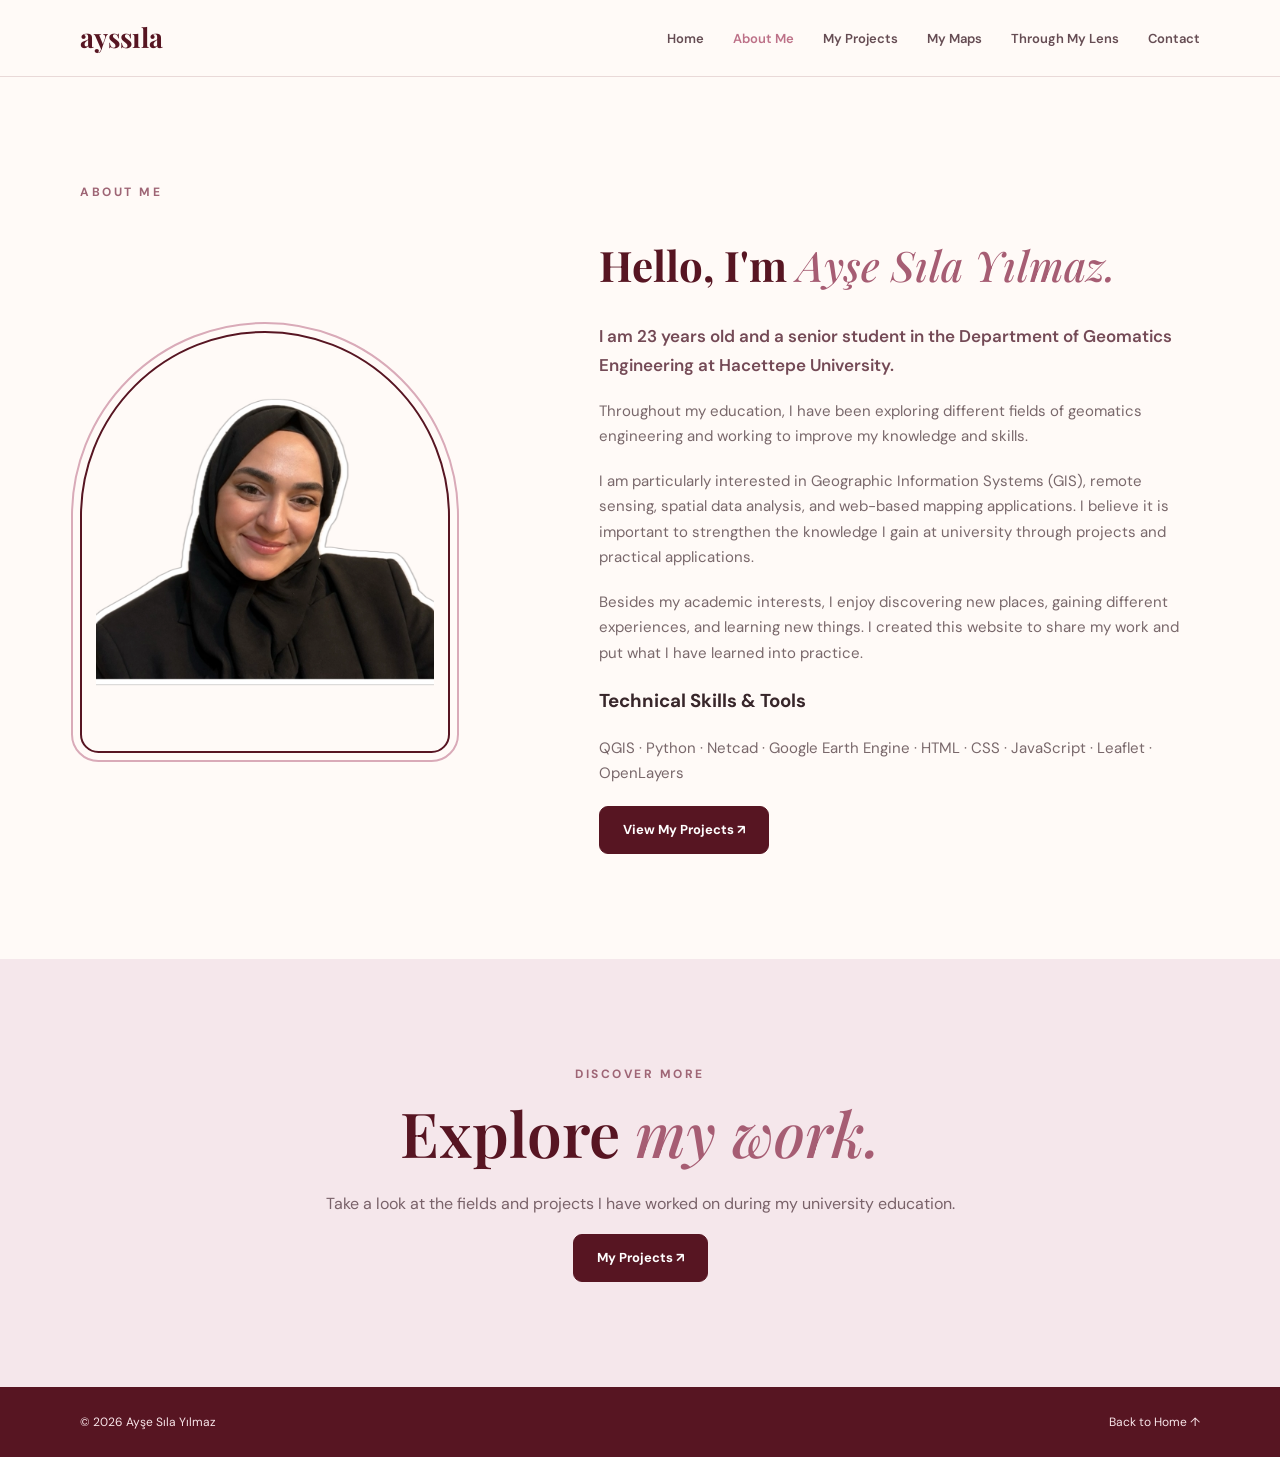
==== commit 8ddb926f: "Update about page and technical skills" ====
--- a/about.html
+++ b/about.html
@@ -70,6 +70,15 @@
               and put what I have learned into practice.
             </p>
 
+            <!-- Technical Skills -->
+            <div class="skills-mini">
+              <h3>Technical Skills & Tools</h3>
+              <p>
+            QGIS · Python · Netcad · Google Earth Engine ·
+            HTML · CSS · JavaScript · Leaflet · OpenLayers
+              </p>
+            </div>
+
             <a class="button-primary" href="projects.html">
               View My Projects ↗
             </a>
--- a/style.css
+++ b/style.css
@@ -986,4 +986,8 @@
   object-fit: cover;
   object-position: center;
   border-radius: 190px 190px 12px 12px;
+}
+
+.about-layout h1 {
+    font-size: 42px;
 }
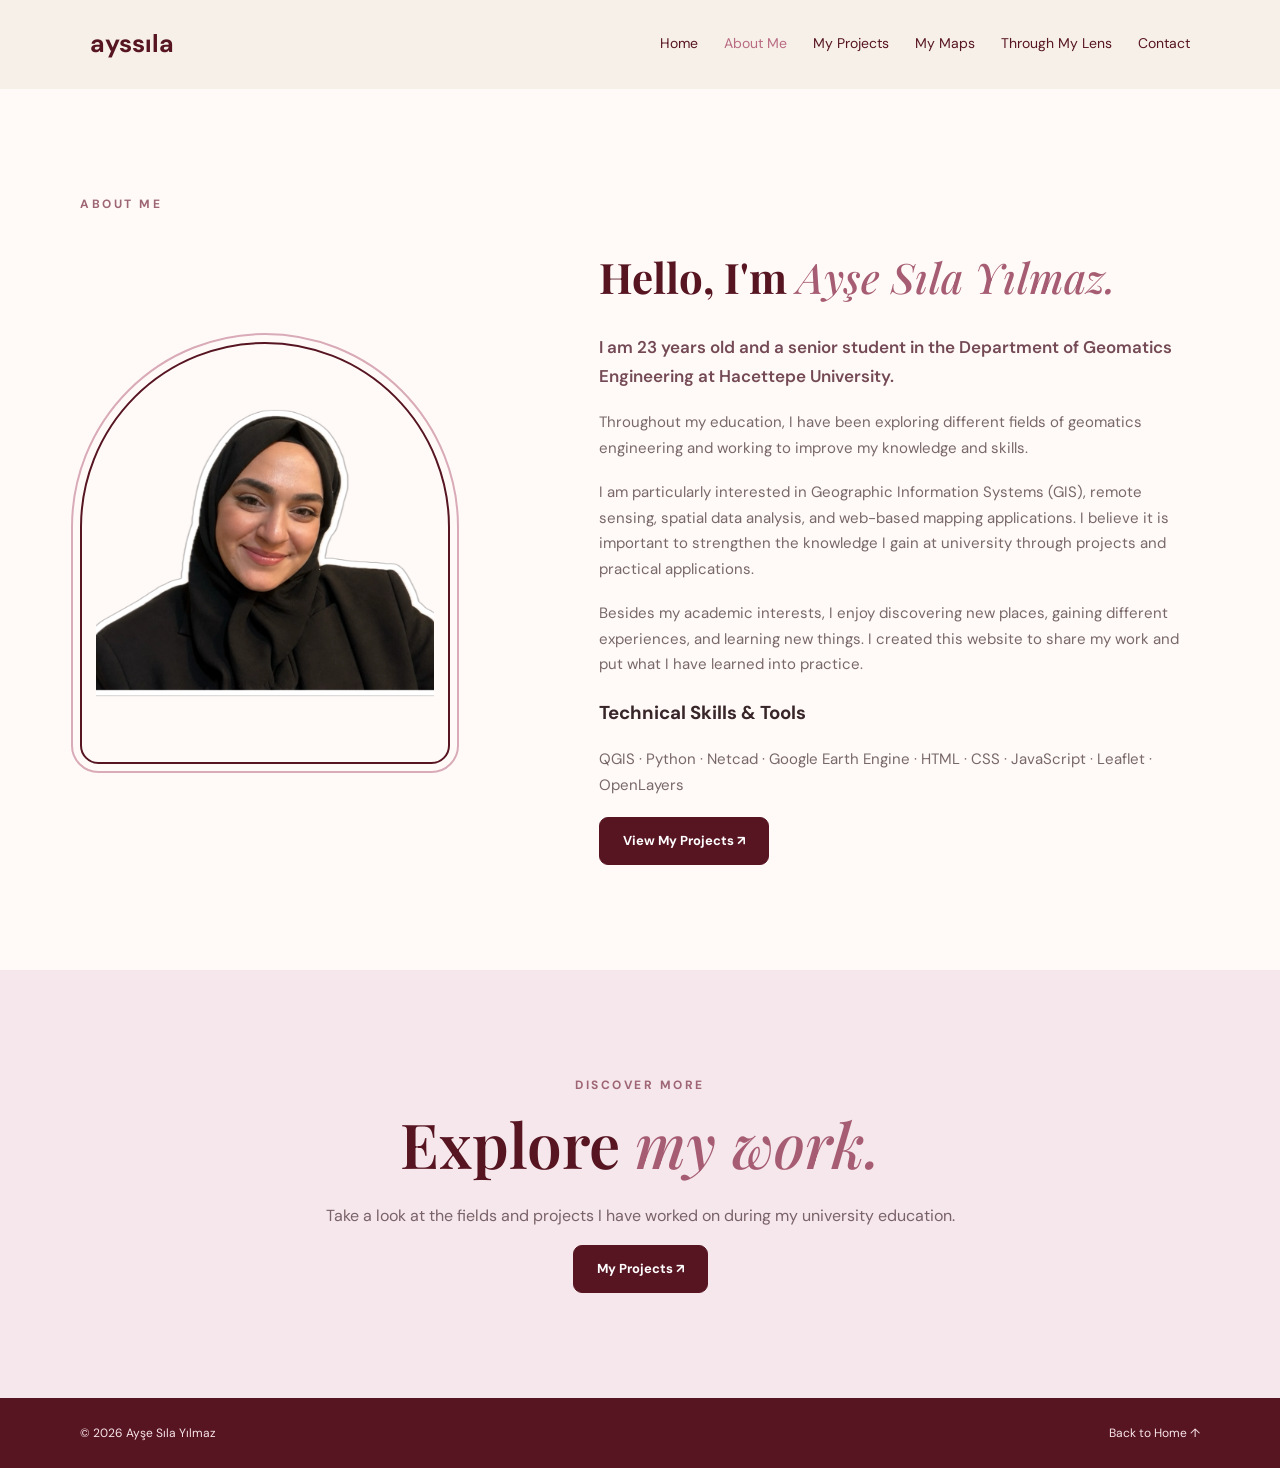
==== commit 587f131c: "Make navigation consistent across all pages" ====
--- a/about.html
+++ b/about.html
@@ -10,21 +10,18 @@
 </head>
 
 <body>
-  <header class="site-header">
-    <nav class="site-nav container">
-      <a class="brand" href="index.html">ayssıla<span>
+  <header class="gallery-header">
+    <a class="gallery-logo" href="index.html">
+      ayssıla
+    </a>
 
-      <button class="mobile-menu" type="button"
-        aria-label="Open menu" aria-expanded="false">☰</button>
-
-      <ul class="nav-links">
-        <li><a href="index.html">Home</a></li>
-        <li><a class="active" href="about.html">About Me</a></li>
-        <li><a href="projects.html">My Projects</a></li>
-        <li><a href="maps.html">My Maps</a></li>
-        <li><a href="gallery.html">Through My Lens</a></li>
-        <li><a href="index.html#iletisim">Contact</a></li>
-      </ul>
+    <nav class="gallery-nav">
+      <a href="index.html">Home</a>
+      <a href="about.html" class="gallery-active">About Me</a>
+      <a href="projects.html">My Projects</a>
+      <a href="maps.html">My Maps</a>
+      <a href="gallery.html">Through My Lens</a>
+      <a href="index.html#iletisim">Contact</a>
     </nav>
   </header>
 
--- a/style.css
+++ b/style.css
@@ -990,4 +990,35 @@
 
 .about-layout h1 {
     font-size: 42px;
+}
+
+
+/* MOBILE NAVIGATION */
+@media (max-width: 850px) {
+  .mobile-menu {
+    display: none !important;
+  }
+
+  .site-nav {
+    display: flex;
+    flex-direction: column;
+    align-items: center;
+    gap: 20px;
+  }
+
+  .nav-links,
+  .nav-links.open {
+    display: flex !important;
+    position: static;
+    flex-direction: row;
+    flex-wrap: wrap;
+    justify-content: center;
+    align-items: center;
+    gap: 15px;
+    width: 100%;
+    padding: 0;
+    background: transparent;
+    border: none;
+    box-shadow: none;
+  }
 }
